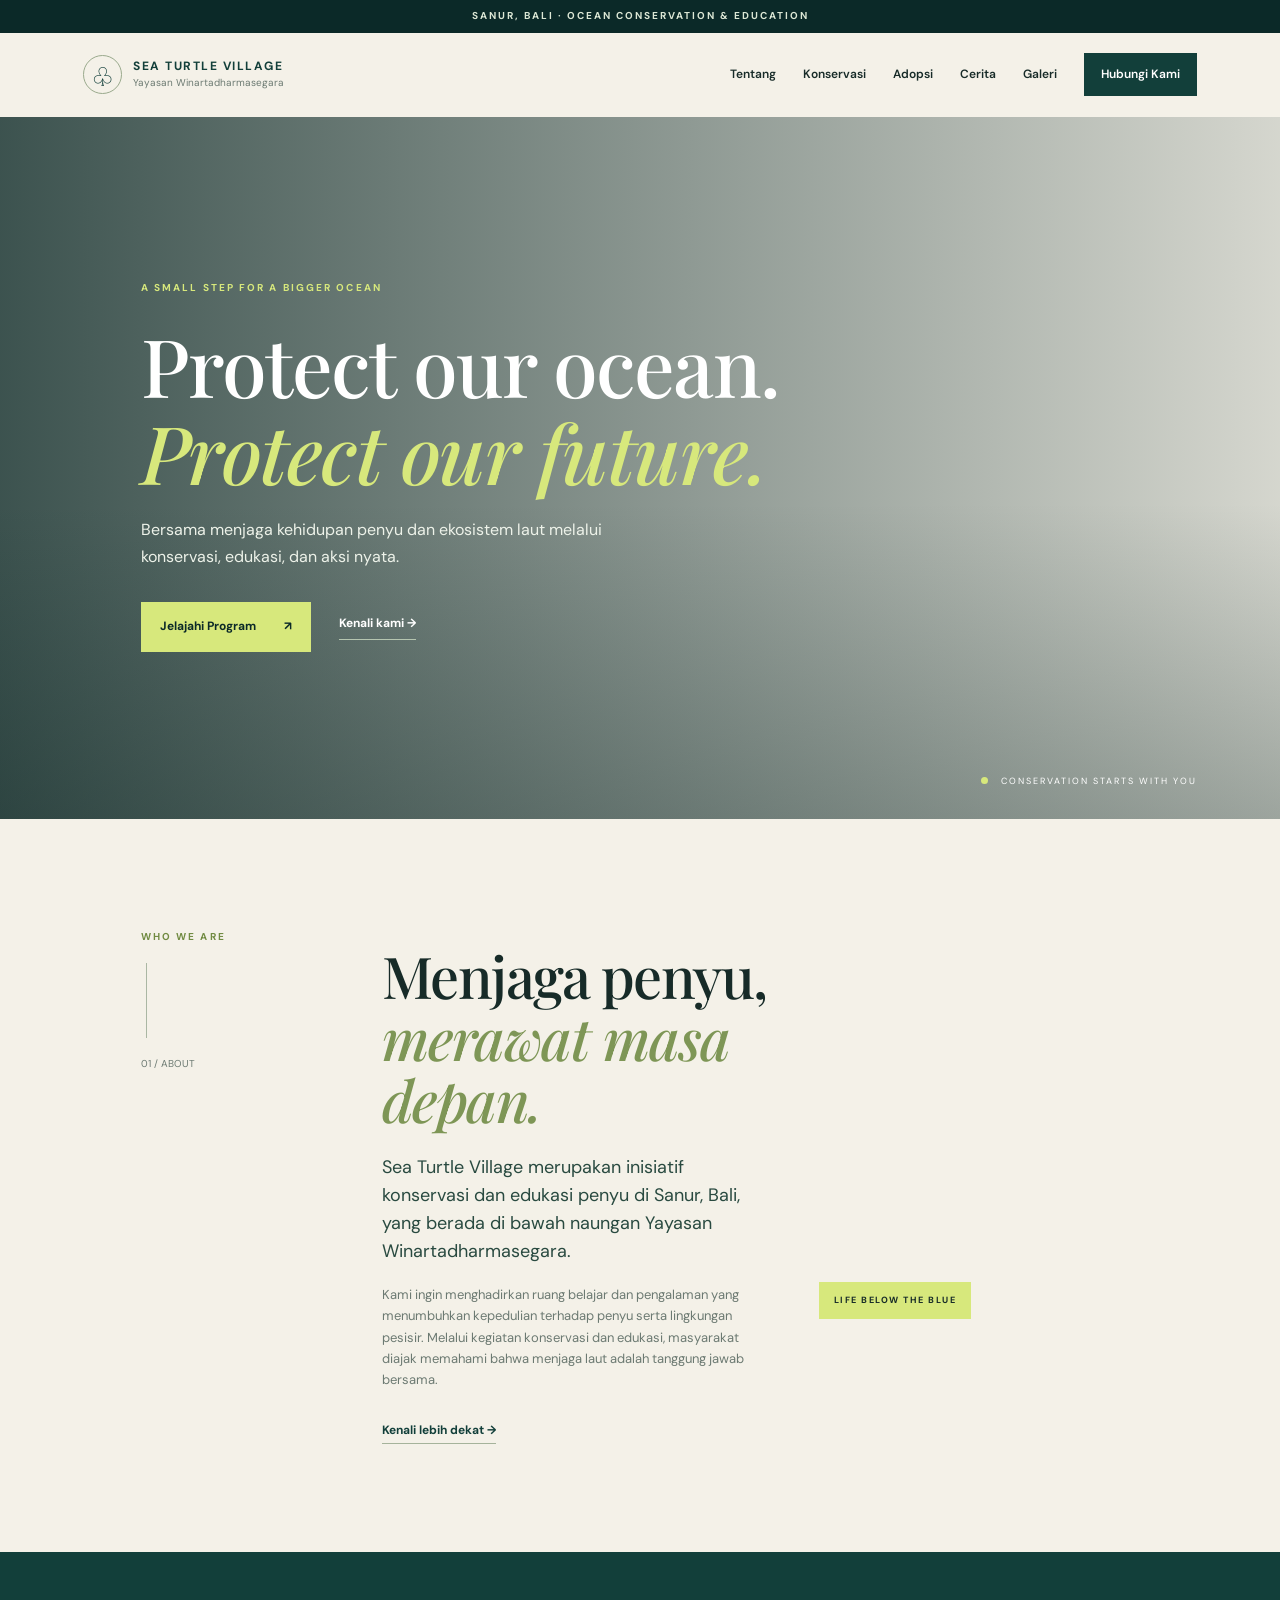
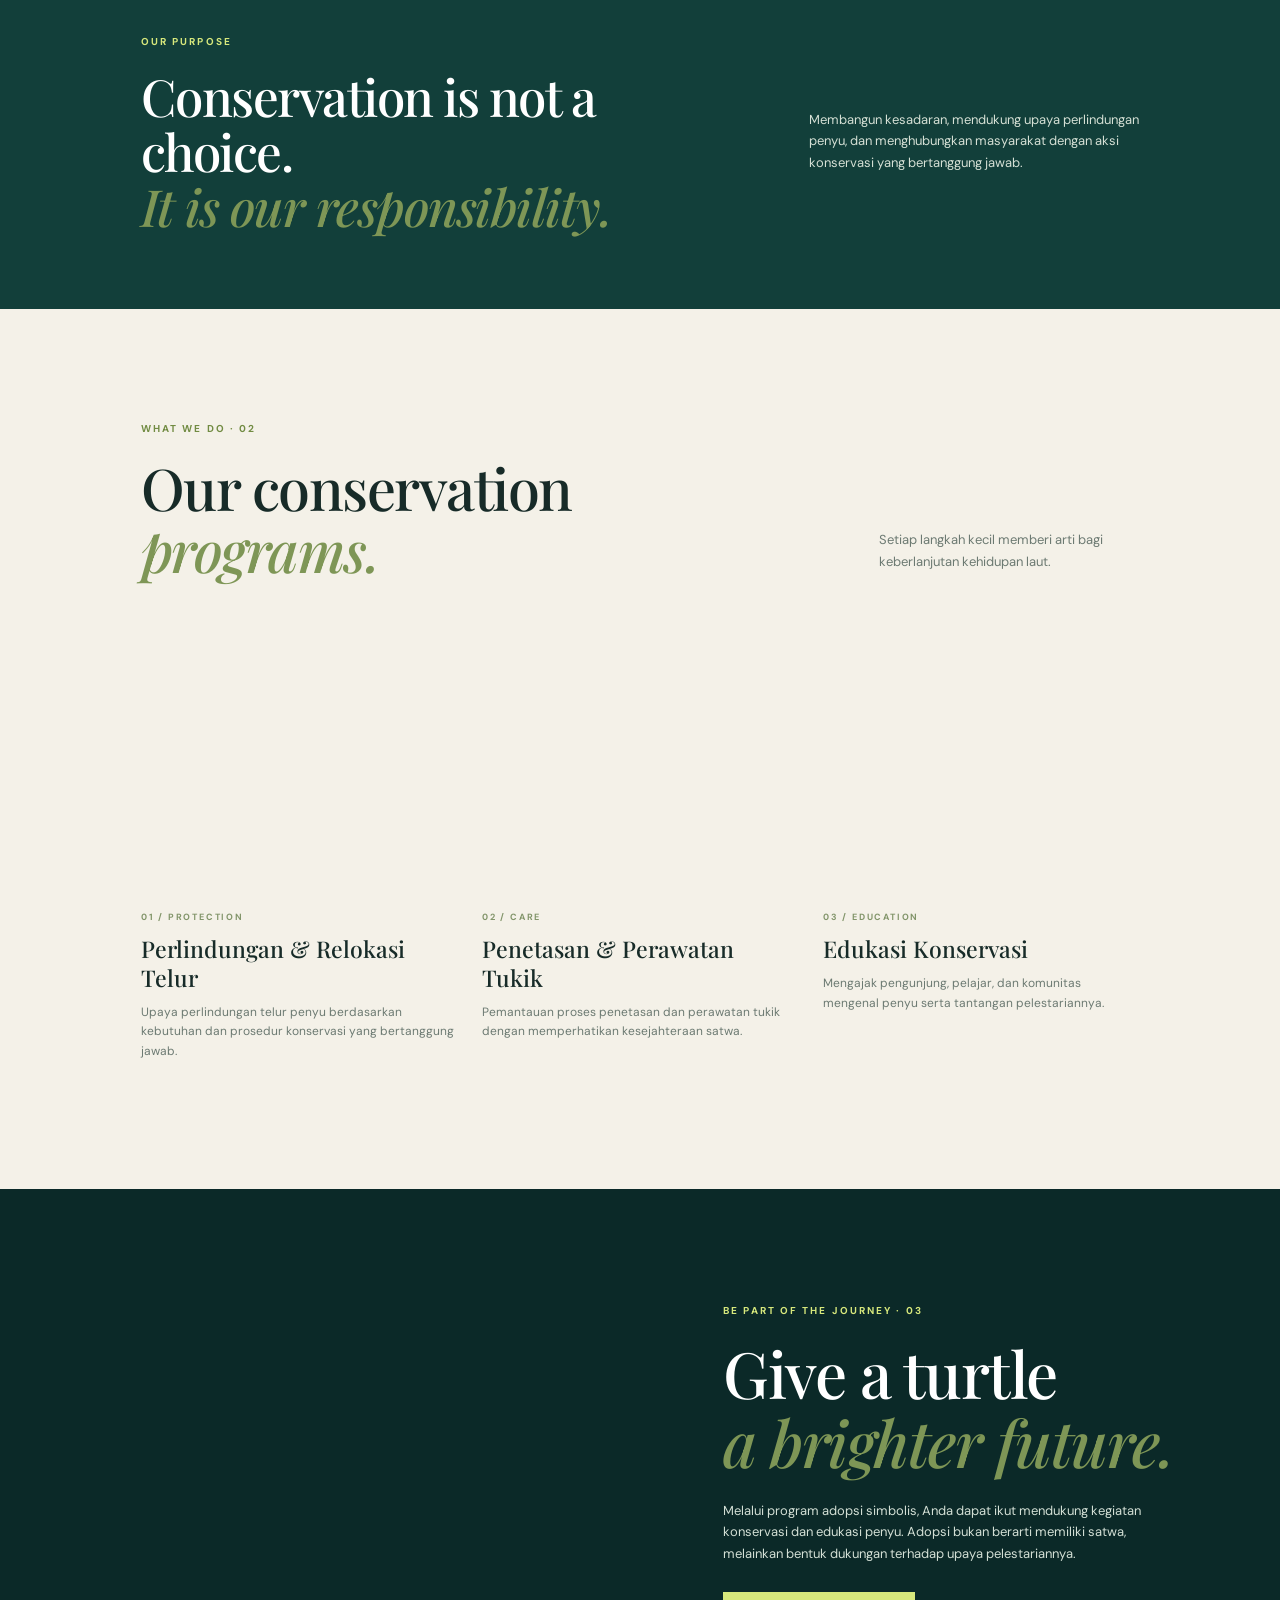
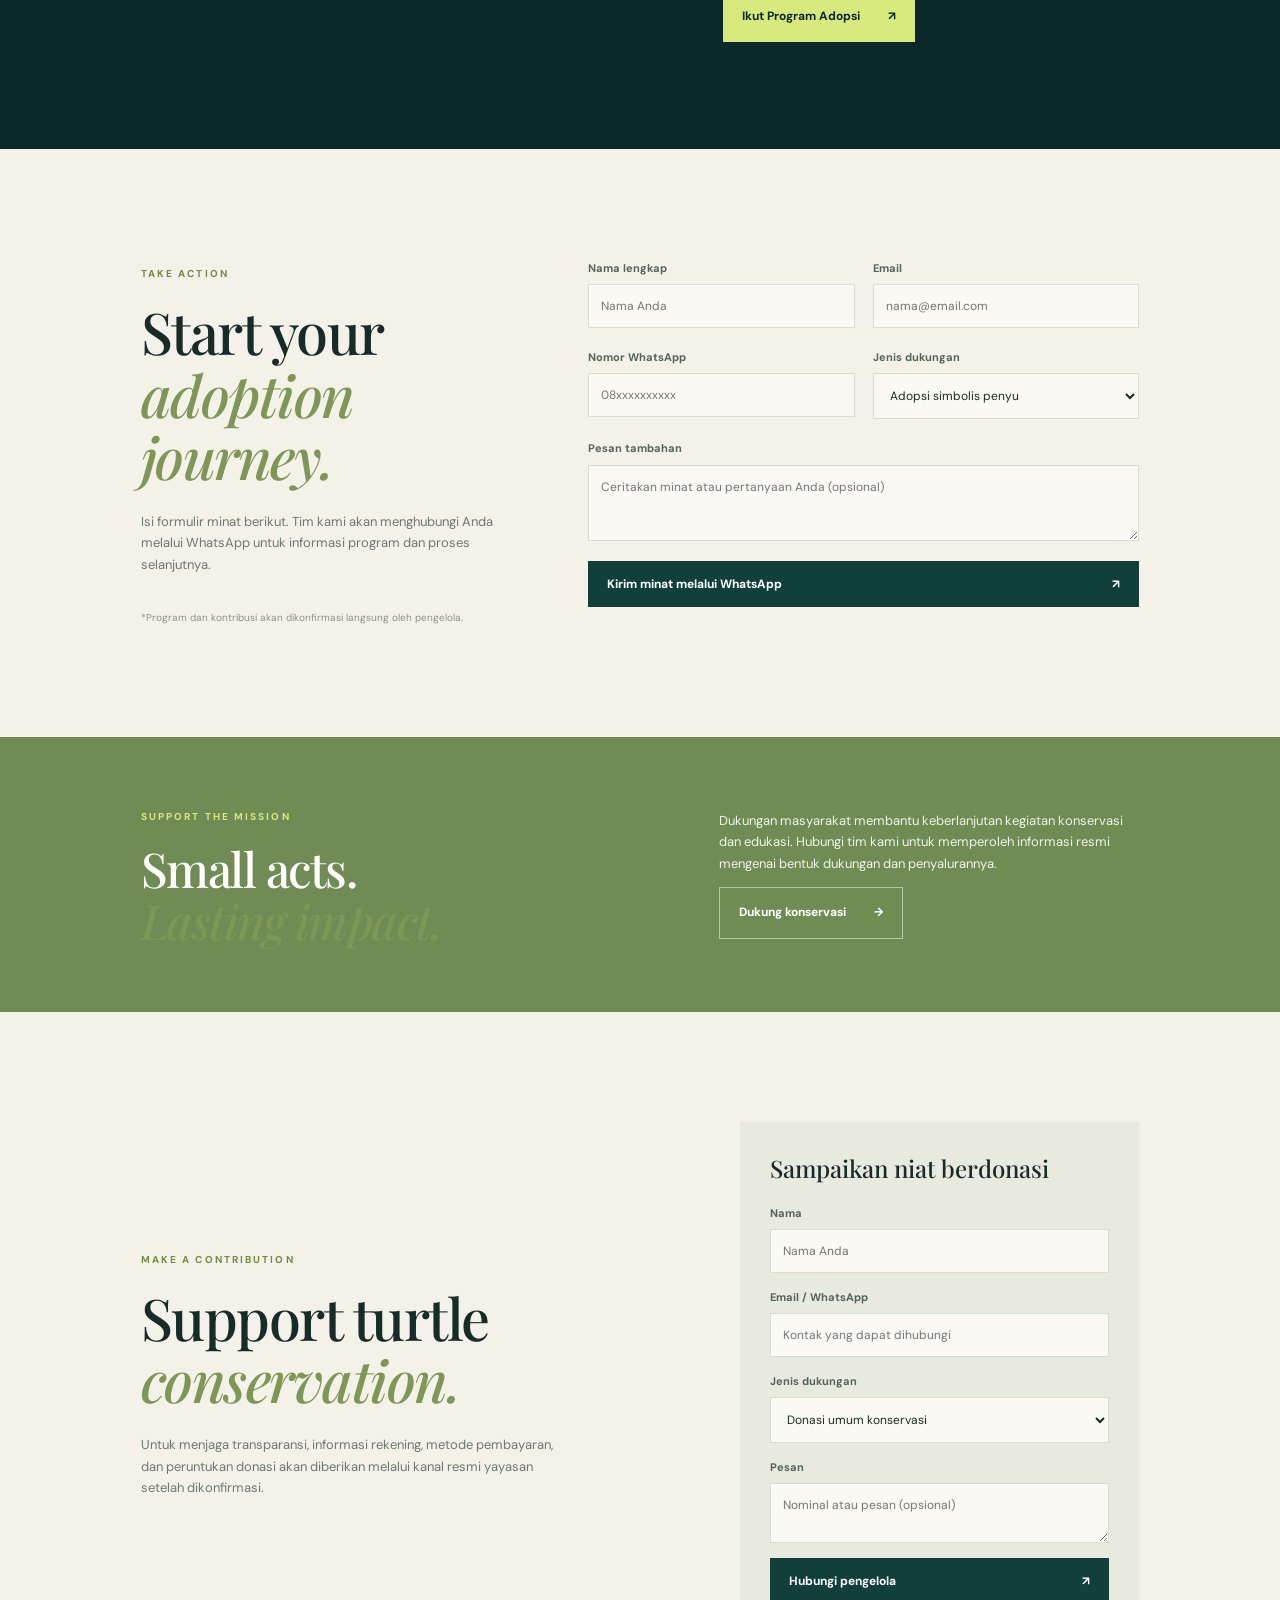
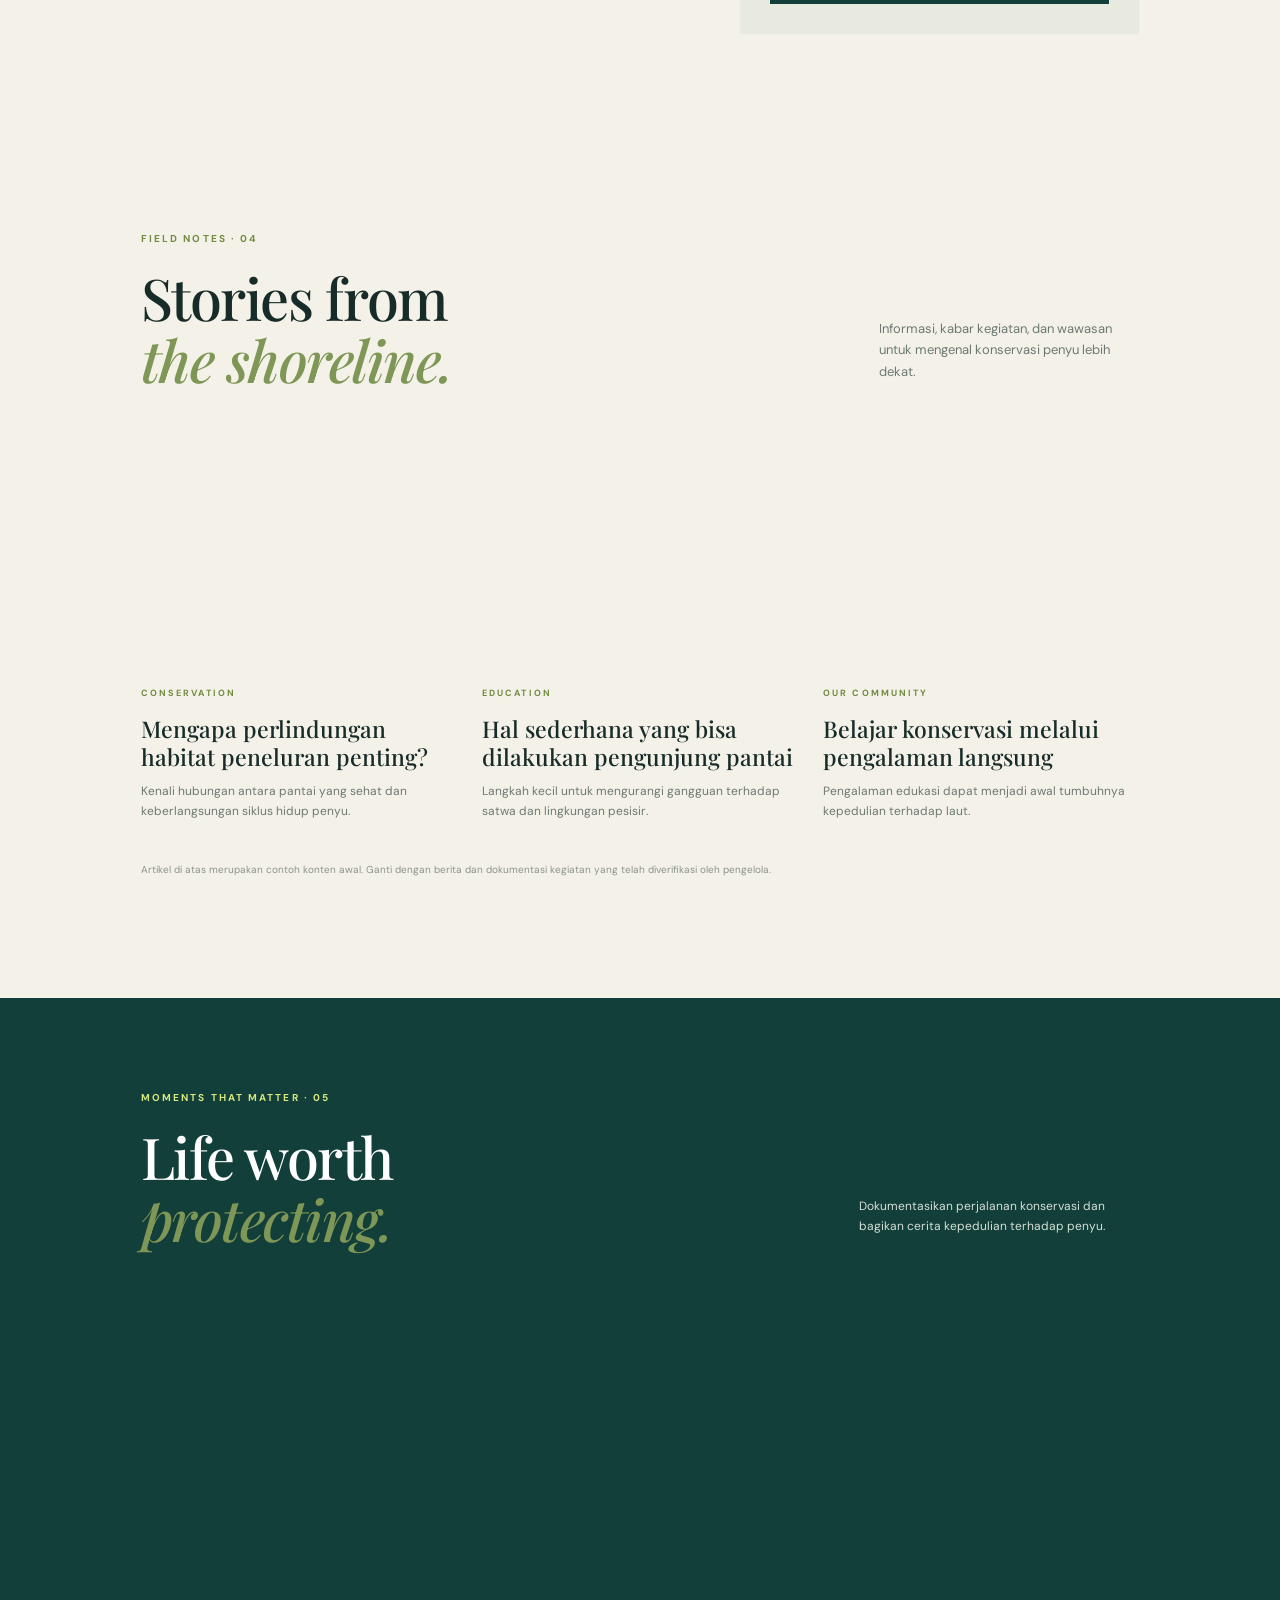
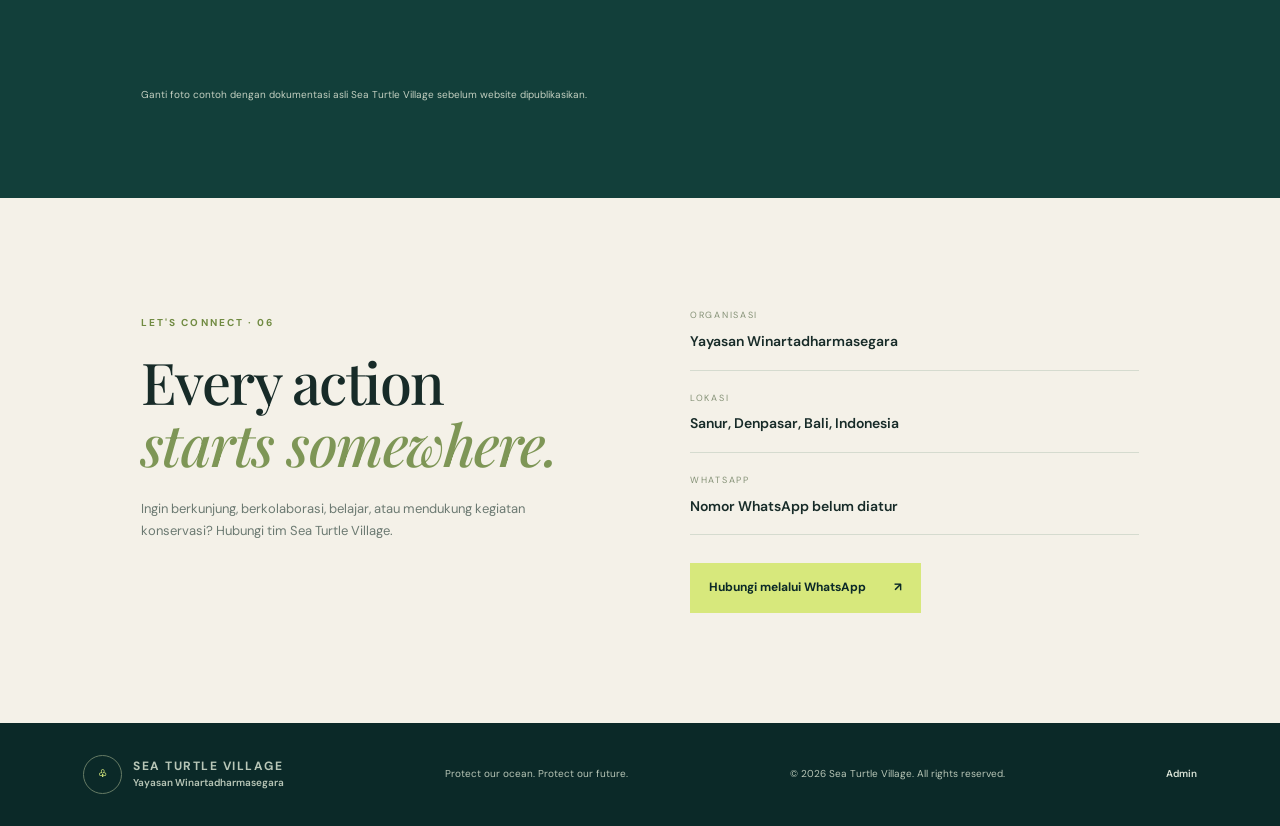
==== index.html @ 8994b338 "Add files via upload" ====
<!DOCTYPE html>
<html lang="id">
<head>
  <meta charset="UTF-8">
  <meta name="viewport" content="width=device-width, initial-scale=1.0">
  <meta name="description" content="Sea Turtle Village — program edukasi dan konservasi penyu di Sanur, Bali.">
  <meta name="theme-color" content="#123f3a">
  <title>Sea Turtle Village | Protect Our Ocean</title>
  <link rel="preconnect" href="https://fonts.googleapis.com">
  <link rel="preconnect" href="https://fonts.gstatic.com" crossorigin>
  <link href="https://fonts.googleapis.com/css2?family=DM+Sans:wght@400;500;600;700&family=Playfair+Display:wght@500;600;700&display=swap" rel="stylesheet">
  <link rel="stylesheet" href="styles.css">
</head>
<body>
  <div class="topline">SANUR, BALI · OCEAN CONSERVATION & EDUCATION</div>
  <header class="site-header">
    <a class="brand" href="#home" aria-label="Sea Turtle Village home">
      <span class="brand-mark">♧</span>
      <span><strong>SEA TURTLE VILLAGE</strong><small>Yayasan Winartadharmasegara</small></span>
    </a>
    <button class="menu-toggle" aria-label="Buka menu" aria-expanded="false">☰</button>
    <nav class="main-nav">
      <a href="#about">Tentang</a><a href="#programs">Konservasi</a><a href="#adoption">Adopsi</a>
      <a href="#stories">Cerita</a><a href="#gallery">Galeri</a><a href="#contact" class="nav-cta">Hubungi Kami</a>
    </nav>
  </header>

  <main>
    <section class="hero" id="home">
      <div class="hero-shade"></div>
      <div class="hero-content">
        <span class="eyebrow light">A SMALL STEP FOR A BIGGER OCEAN</span>
        <h1>Protect our ocean.<br><em>Protect our future.</em></h1>
        <p>Bersama menjaga kehidupan penyu dan ekosistem laut melalui konservasi, edukasi, dan aksi nyata.</p>
        <div class="hero-actions"><a class="btn btn-lime" href="#programs">Jelajahi Program <span>↗</span></a><a class="text-link light" href="#about">Kenali kami <span>→</span></a></div>
      </div>
      <div class="hero-note"><span class="dot"></span> CONSERVATION STARTS WITH YOU</div>
    </section>

    <section class="intro section" id="about">
      <div class="intro-label"><span class="eyebrow">WHO WE ARE</span><span class="vertical-line"></span><span class="muted">01 / ABOUT</span></div>
      <div class="intro-copy">
        <h2>Menjaga penyu,<br><em>merawat masa depan.</em></h2>
        <p class="lead">Sea Turtle Village merupakan inisiatif konservasi dan edukasi penyu di Sanur, Bali, yang berada di bawah naungan Yayasan Winartadharmasegara.</p>
        <p>Kami ingin menghadirkan ruang belajar dan pengalaman yang menumbuhkan kepedulian terhadap penyu serta lingkungan pesisir. Melalui kegiatan konservasi dan edukasi, masyarakat diajak memahami bahwa menjaga laut adalah tanggung jawab bersama.</p>
        <a class="text-link" href="#contact">Kenali lebih dekat <span>→</span></a>
      </div>
      <div class="intro-image"><div class="image-caption">LIFE BELOW THE BLUE</div></div>
    </section>

    <section class="mission-band">
      <div><span class="eyebrow light">OUR PURPOSE</span><h2>Conservation is not a choice.<br><em>It is our responsibility.</em></h2></div>
      <p>Membangun kesadaran, mendukung upaya perlindungan penyu, dan menghubungkan masyarakat dengan aksi konservasi yang bertanggung jawab.</p>
    </section>

    <section class="section programs" id="programs">
      <div class="section-heading"><div><span class="eyebrow">WHAT WE DO · 02</span><h2>Our conservation<br><em>programs.</em></h2></div><p>Setiap langkah kecil memberi arti bagi keberlanjutan kehidupan laut.</p></div>
      <div class="program-grid">
        <article class="program-card"><div class="program-img egg"></div><div class="program-number">01 / PROTECTION</div><h3>Perlindungan & Relokasi Telur</h3><p>Upaya perlindungan telur penyu berdasarkan kebutuhan dan prosedur konservasi yang bertanggung jawab.</p></article>
        <article class="program-card"><div class="program-img hatch"></div><div class="program-number">02 / CARE</div><h3>Penetasan & Perawatan Tukik</h3><p>Pemantauan proses penetasan dan perawatan tukik dengan memperhatikan kesejahteraan satwa.</p></article>
        <article class="program-card"><div class="program-img learn"></div><div class="program-number">03 / EDUCATION</div><h3>Edukasi Konservasi</h3><p>Mengajak pengunjung, pelajar, dan komunitas mengenal penyu serta tantangan pelestariannya.</p></article>
      </div>
    </section>

    <section class="adoption-section" id="adoption">
      <div class="adoption-photo"></div>
      <div class="adoption-copy"><span class="eyebrow light">BE PART OF THE JOURNEY · 03</span><h2>Give a turtle<br><em>a brighter future.</em></h2>
        <p>Melalui program adopsi simbolis, Anda dapat ikut mendukung kegiatan konservasi dan edukasi penyu. Adopsi bukan berarti memiliki satwa, melainkan bentuk dukungan terhadap upaya pelestariannya.</p>
        <a class="btn btn-lime" href="#adoption-form">Ikut Program Adopsi <span>↗</span></a>
      </div>
    </section>

    <section class="section form-section" id="adoption-form">
      <div class="form-intro"><span class="eyebrow">TAKE ACTION</span><h2>Start your<br><em>adoption journey.</em></h2><p>Isi formulir minat berikut. Tim kami akan menghubungi Anda melalui WhatsApp untuk informasi program dan proses selanjutnya.</p><div class="form-footnote">*Program dan kontribusi akan dikonfirmasi langsung oleh pengelola.</div></div>
      <form id="adoptionForm" class="clean-form">
        <label>Nama lengkap<input name="name" required placeholder="Nama Anda"></label>
        <label>Email<input name="email" type="email" required placeholder="nama@email.com"></label>
        <label>Nomor WhatsApp<input name="phone" required placeholder="08xxxxxxxxxx"></label>
        <label>Jenis dukungan<select name="support"><option>Adopsi simbolis penyu</option><option>Informasi program konservasi</option><option>Kunjungan / edukasi</option></select></label>
        <label class="full">Pesan tambahan<textarea name="message" rows="3" placeholder="Ceritakan minat atau pertanyaan Anda (opsional)"></textarea></label>
        <button class="btn btn-dark full" type="submit">Kirim minat melalui WhatsApp <span>↗</span></button>
        <p class="form-status full" aria-live="polite"></p>
      </form>
    </section>

    <section class="donation-strip">
      <div><span class="eyebrow light">SUPPORT THE MISSION</span><h2>Small acts.<br><em>Lasting impact.</em></h2></div>
      <div><p>Dukungan masyarakat membantu keberlanjutan kegiatan konservasi dan edukasi. Hubungi tim kami untuk memperoleh informasi resmi mengenai bentuk dukungan dan penyalurannya.</p><a class="btn btn-outline" href="#donation">Dukung konservasi <span>→</span></a></div>
    </section>
    <section class="section donation-section" id="donation">
      <div><span class="eyebrow">MAKE A CONTRIBUTION</span><h2>Support turtle<br><em>conservation.</em></h2><p>Untuk menjaga transparansi, informasi rekening, metode pembayaran, dan peruntukan donasi akan diberikan melalui kanal resmi yayasan setelah dikonfirmasi.</p></div>
      <form id="donationForm" class="donation-card">
        <h3>Sampaikan niat berdonasi</h3><label>Nama<input name="name" required placeholder="Nama Anda"></label>
        <label>Email / WhatsApp<input name="contact" required placeholder="Kontak yang dapat dihubungi"></label>
        <label>Jenis dukungan<select name="type"><option>Donasi umum konservasi</option><option>Dukungan edukasi</option><option>Dukungan perlindungan penyu</option><option>Lainnya</option></select></label>
        <label>Pesan<textarea name="message" rows="2" placeholder="Nominal atau pesan (opsional)"></textarea></label>
        <button class="btn btn-dark" type="submit">Hubungi pengelola <span>↗</span></button>
      </form>
    </section>

    <section class="stories section" id="stories">
      <div class="section-heading"><div><span class="eyebrow">FIELD NOTES · 04</span><h2>Stories from<br><em>the shoreline.</em></h2></div><p>Informasi, kabar kegiatan, dan wawasan untuk mengenal konservasi penyu lebih dekat.</p></div>
      <div class="story-grid">
        <article class="story-card"><div class="story-img story-one"></div><span class="eyebrow">CONSERVATION</span><h3>Mengapa perlindungan habitat peneluran penting?</h3><p>Kenali hubungan antara pantai yang sehat dan keberlangsungan siklus hidup penyu.</p></article>
        <article class="story-card"><div class="story-img story-two"></div><span class="eyebrow">EDUCATION</span><h3>Hal sederhana yang bisa dilakukan pengunjung pantai</h3><p>Langkah kecil untuk mengurangi gangguan terhadap satwa dan lingkungan pesisir.</p></article>
        <article class="story-card"><div class="story-img story-three"></div><span class="eyebrow">OUR COMMUNITY</span><h3>Belajar konservasi melalui pengalaman langsung</h3><p>Pengalaman edukasi dapat menjadi awal tumbuhnya kepedulian terhadap laut.</p></article>
      </div>
      <p class="editor-note">Artikel di atas merupakan contoh konten awal. Ganti dengan berita dan dokumentasi kegiatan yang telah diverifikasi oleh pengelola.</p>
    </section>

    <section class="gallery-section" id="gallery">
      <div class="gallery-head"><div><span class="eyebrow light">MOMENTS THAT MATTER · 05</span><h2>Life worth<br><em>protecting.</em></h2></div><p>Dokumentasikan perjalanan konservasi dan bagikan cerita kepedulian terhadap penyu.</p></div>
      <div class="gallery-grid"><div class="gallery-tile g1"></div><div class="gallery-tile g2"></div><div class="gallery-tile g3"></div><div class="gallery-tile g4"></div></div>
      <p class="gallery-placeholder">Ganti foto contoh dengan dokumentasi asli Sea Turtle Village sebelum website dipublikasikan.</p>
    </section>

    <section class="contact-section section" id="contact">
      <div><span class="eyebrow">LET'S CONNECT · 06</span><h2>Every action<br><em>starts somewhere.</em></h2><p>Ingin berkunjung, berkolaborasi, belajar, atau mendukung kegiatan konservasi? Hubungi tim Sea Turtle Village.</p></div>
      <div class="contact-details"><div><span class="contact-label">ORGANISASI</span><strong>Yayasan Winartadharmasegara</strong></div><div><span class="contact-label">LOKASI</span><strong>Sanur, Denpasar, Bali, Indonesia</strong></div><div><span class="contact-label">WHATSAPP</span><strong id="contactWhatsapp">Nomor WhatsApp belum diatur</strong></div><a class="btn btn-lime" id="contactButton" href="#contact">Hubungi melalui WhatsApp <span>↗</span></a></div>
    </section>
  </main>
  <footer class="footer"><a class="brand footer-brand" href="#home"><span class="brand-mark">♧</span><span><strong>SEA TURTLE VILLAGE</strong><small>Yayasan Winartadharmasegara</small></span></a><p>Protect our ocean. Protect our future.</p><span>© <span id="year"></span> Sea Turtle Village. All rights reserved.</span><a href="admin.html">Admin</a></footer>
  <script src="config.js"></script><script src="app.js"></script>
</body>
</html>
---- styles.css ----
:root{--forest:#123f3a;--deep:#0b2928;--sage:#dce7d5;--lime:#d7e87c;--sand:#f4f1e8;--ink:#172b28;--muted:#6c7a72;--white:#fff;--serif:"Playfair Display",Georgia,serif;--sans:"DM Sans",Arial,sans-serif}
*{box-sizing:border-box}html{scroll-behavior:smooth}body{margin:0;background:var(--sand);color:var(--ink);font-family:var(--sans);line-height:1.65}.topline{background:var(--deep);color:#dce7d5;text-align:center;padding:8px 16px;font-size:10px;letter-spacing:2px;font-weight:700}.site-header{height:84px;padding:0 6.5%;display:flex;align-items:center;justify-content:space-between;background:var(--sand);position:sticky;top:0;z-index:20}.brand{display:flex;gap:11px;align-items:center;text-decoration:none;color:var(--forest)}.brand-mark{width:39px;height:39px;border:1px solid #9aaa8d;border-radius:50%;display:grid;place-items:center;font-size:26px;color:var(--forest)}.brand strong{display:block;font-size:12px;letter-spacing:1.5px;line-height:1.5}.brand small{display:block;font-size:10px;color:var(--muted)}.main-nav{display:flex;gap:27px;align-items:center}.main-nav a,.footer a{font-size:12px;text-decoration:none;color:var(--ink);font-weight:600}.main-nav a:hover,.footer a:hover{color:#718b42}.main-nav .nav-cta{background:var(--forest);color:white;padding:12px 17px}.menu-toggle{display:none;border:0;background:none;font-size:25px;color:var(--forest)}
.hero{min-height:650px;height:min(78vh,790px);position:relative;background:linear-gradient(90deg,rgba(5,35,33,.77),rgba(5,35,33,.13)),url("https://images.unsplash.com/photo-1559827260-dc66d52bef19?auto=format&fit=crop&w=2000&q=85") center 48%/cover;display:flex;align-items:center;color:white}.hero-shade{position:absolute;inset:0;background:linear-gradient(0deg,rgba(5,30,28,.27),transparent 45%)}.hero-content{position:relative;margin-left:11%;max-width:670px;padding:65px 25px 75px 0}.eyebrow{font-size:10px;letter-spacing:2.1px;font-weight:700;color:#718b42}.eyebrow.light{color:var(--lime)}h1,h2,h3,p{margin-top:0}h1,h2{font-family:var(--serif);font-weight:500;line-height:1.08;letter-spacing:-1.5px}h1{font-size:clamp(48px,6.3vw,88px);margin:22px 0}h1 em,h2 em{font-weight:500;color:var(--lime)}.hero-content p{font-size:16px;max-width:480px;color:#edf2e9}.hero-actions{display:flex;gap:28px;align-items:center;margin-top:32px}.btn{border:0;display:inline-flex;align-items:center;justify-content:space-between;gap:28px;padding:15px 19px;text-decoration:none;font-family:var(--sans);font-size:12px;font-weight:700;cursor:pointer;transition:.2s}.btn:hover{transform:translateY(-2px)}.btn-lime{background:var(--lime);color:var(--deep)}.btn-dark{background:var(--forest);color:white}.btn-outline{border:1px solid #b7c8a5;color:white}.text-link{font-size:12px;color:var(--forest);font-weight:700;text-decoration:none;border-bottom:1px solid #a5b39b;padding-bottom:5px}.text-link.light{color:white;border-color:#b5c5b0}.hero-note{position:absolute;right:6.5%;bottom:30px;font-size:9px;letter-spacing:2px;color:white}.dot{display:inline-block;width:7px;height:7px;background:var(--lime);border-radius:50%;margin-right:9px}
.section{padding:110px 11%}.intro{display:grid;grid-template-columns:.55fr 1.1fr .9fr;gap:45px;align-items:start}.intro-label{display:flex;flex-direction:column;gap:18px}.vertical-line{height:75px;width:1px;background:#aab7a3;margin-left:5px}.muted{font-size:10px;color:var(--muted)}h2{font-size:clamp(38px,4.5vw,60px);margin:15px 0 24px}h2 em{color:#7e9656}.lead{font-size:18px;line-height:1.55;color:#294a40}.intro-copy>p:not(.lead){font-size:13px;color:var(--muted);margin-bottom:25px}.intro-image{height:390px;background:url("https://images.unsplash.com/photo-1551244072-5d12893278ab?auto=format&fit=crop&w=900&q=85") center/cover;position:relative}.image-caption{position:absolute;bottom:0;left:0;background:var(--lime);padding:11px 15px;font-size:9px;letter-spacing:1.5px;font-weight:700}
.mission-band{background:var(--forest);color:white;padding:75px 11%;display:flex;justify-content:space-between;align-items:center;gap:70px}.mission-band h2{font-size:clamp(34px,4vw,52px);margin-bottom:0}.mission-band p{max-width:330px;color:#d5e0d5;font-size:13px;margin:20px 0 0}.programs{padding-top:105px;padding-bottom:115px}.section-heading{display:flex;justify-content:space-between;align-items:end;margin-bottom:48px}.section-heading h2{margin-bottom:0}.section-heading>p{max-width:260px;color:var(--muted);font-size:13px;margin-bottom:8px}.program-grid,.story-grid{display:grid;grid-template-columns:repeat(3,1fr);gap:25px}.program-img{height:260px;background-size:cover;background-position:center;margin-bottom:22px}.program-img.egg{background-image:url("https://images.unsplash.com/photo-1568430462989-44163eb1752f?auto=format&fit=crop&w=800&q=80")}.program-img.hatch{background-image:url("https://images.unsplash.com/photo-1518467166778-b88f373ffec7?auto=format&fit=crop&w=800&q=80")}.program-img.learn{background-image:url("https://images.unsplash.com/photo-1544551763-46a013bb70d5?auto=format&fit=crop&w=800&q=80")}.program-number{font-size:9px;letter-spacing:1.8px;color:#82956a;font-weight:700}.program-card h3,.story-card h3{font-family:var(--serif);font-size:23px;font-weight:500;line-height:1.25;margin:10px 0}.program-card p,.story-card p{font-size:12px;color:var(--muted)}
.adoption-section{display:grid;grid-template-columns:1fr 1fr;background:var(--deep);color:white;min-height:560px}.adoption-photo{background:url("https://images.unsplash.com/photo-1570481662006-a3a1374699e8?auto=format&fit=crop&w=1100&q=85") center/cover;min-height:500px}.adoption-copy{padding:90px 13%;align-self:center}.adoption-copy h2{font-size:clamp(42px,5vw,65px)}.adoption-copy p{color:#d3dfd5;font-size:13px;margin:0 0 28px;max-width:450px}.form-section{display:grid;grid-template-columns:.8fr 1.2fr;gap:80px}.form-intro p{color:var(--muted);font-size:13px}.form-footnote{font-size:10px;color:#89948a;margin-top:35px}.clean-form{display:grid;grid-template-columns:1fr 1fr;gap:20px 18px}.clean-form label,.donation-card label{font-size:11px;font-weight:700;color:#53645a;display:flex;flex-direction:column;gap:7px}.clean-form input,.clean-form select,.clean-form textarea,.donation-card input,.donation-card select,.donation-card textarea{width:100%;padding:13px 12px;border:1px solid #d7ddd1;background:#faf9f4;font:12px var(--sans);color:var(--ink);border-radius:0}.full{grid-column:1/-1}.form-status{font-size:11px;color:#58734b;margin:0}
.donation-strip{background:#718b55;color:white;padding:65px 11%;display:flex;justify-content:space-between;gap:60px;align-items:center}.donation-strip h2{font-size:48px;margin-bottom:0}.donation-strip p{font-size:13px;max-width:420px;color:#f0f4e9}.donation-section{display:grid;grid-template-columns:1fr .8fr;gap:100px;align-items:center}.donation-section>div p{max-width:420px;color:var(--muted);font-size:13px}.donation-card{background:#e9eadf;padding:30px;display:grid;gap:15px}.donation-card h3{font:500 24px var(--serif);margin-bottom:5px}.stories{padding-top:80px}.story-img{height:220px;background-size:cover;background-position:center;margin-bottom:20px}.story-one{background-image:url("https://images.unsplash.com/photo-1507525428034-b723cf961d3e?auto=format&fit=crop&w=800&q=80")}.story-two{background-image:url("https://images.unsplash.com/photo-1473116763249-2faaef81ccda?auto=format&fit=crop&w=800&q=80")}.story-three{background-image:url("https://images.unsplash.com/photo-1518837695005-2083093ee35b?auto=format&fit=crop&w=800&q=80")}.story-card .eyebrow{font-size:9px}.editor-note,.gallery-placeholder{font-size:10px;color:#8b9488;margin-top:28px}
.gallery-section{background:var(--forest);color:white;padding:85px 11%}.gallery-head{display:flex;justify-content:space-between;align-items:end;margin-bottom:38px}.gallery-head h2{margin-bottom:0}.gallery-head p{font-size:12px;color:#d5e0d5;max-width:280px}.gallery-grid{display:grid;grid-template-columns:1.2fr .8fr .8fr;grid-template-rows:180px 180px;gap:12px}.gallery-tile{background-size:cover;background-position:center}.g1{grid-row:span 2;background-image:url("https://images.unsplash.com/photo-1559827260-dc66d52bef19?auto=format&fit=crop&w=900&q=80")}.g2{background-image:url("https://images.unsplash.com/photo-1544551763-46a013bb70d5?auto=format&fit=crop&w=700&q=80")}.g3{background-image:url("https://images.unsplash.com/photo-1500375592092-40eb2168fd21?auto=format&fit=crop&w=700&q=80")}.g4{background-image:url("https://images.unsplash.com/photo-1518837695005-2083093ee35b?auto=format&fit=crop&w=700&q=80")}.gallery-placeholder{color:#c4d0c1}
.contact-section{display:grid;grid-template-columns:1fr 1fr;gap:100px}.contact-section>div:first-child p{max-width:390px;color:var(--muted);font-size:13px}.contact-details{display:grid;gap:20px;align-content:center}.contact-details>div{border-bottom:1px solid #d5dbcf;padding-bottom:15px}.contact-label{display:block;font-size:9px;letter-spacing:1.7px;color:#849176;margin-bottom:5px}.contact-details strong{font-size:14px;font-weight:600}.contact-details .btn{justify-self:start;margin-top:8px}.footer{background:var(--deep);color:#d8e2d6;padding:32px 6.5%;display:flex;justify-content:space-between;align-items:center;gap:20px}.footer-brand{color:white}.footer-brand .brand-mark{color:var(--lime);border-color:#667b65}.footer-brand small{color:#b8c6b7}.footer p,.footer span{font-size:10px;color:#b8c6b7;margin:0}.footer a{color:#d8e2d6;font-size:10px}
.admin-wrap{max-width:900px;margin:60px auto;padding:0 20px}.admin-panel{background:white;padding:30px;border:1px solid #e1e4da}.admin-panel h1{font-size:42px;color:var(--forest)}.admin-panel p{color:var(--muted);font-size:13px}.admin-panel input,.admin-panel textarea{padding:12px;border:1px solid #d7ddd1;width:100%;margin:8px 0 15px}.admin-actions{display:flex;gap:12px;flex-wrap:wrap}.warning{background:#fff5d8;padding:14px;font-size:12px;color:#765b18;margin:20px 0}
@media(max-width:900px){.main-nav{gap:14px}.main-nav a{font-size:10px}.section{padding:80px 7%}.intro{grid-template-columns:.35fr 1fr}.intro-image{grid-column:2;height:280px}.mission-band,.donation-strip{padding-left:7%;padding-right:7%}.adoption-copy{padding:65px 9%}.form-section,.donation-section,.contact-section{gap:45px}.gallery-section{padding:75px 7%}}
@media(max-width:680px){.site-header{height:70px;padding:0 5%}.menu-toggle{display:block}.main-nav{display:none;position:absolute;top:70px;left:0;right:0;background:var(--sand);padding:20px 6%;flex-direction:column;align-items:stretch;box-shadow:0 12px 18px #0001}.main-nav.open{display:flex}.main-nav a{font-size:13px;padding:7px}.hero{min-height:610px;height:75vh;background-position:58% center}.hero-content{margin-left:7%;padding-right:7%}.hero-note{right:7%;font-size:8px}.hero-actions{gap:18px;flex-wrap:wrap}.intro{display:block}.intro-label{margin-bottom:35px}.intro-image{margin-top:35px;height:280px}.mission-band,.donation-strip{display:block;padding:60px 7%}.mission-band p{margin-top:25px}.section-heading,.gallery-head{display:block}.section-heading>p,.gallery-head p{margin-top:25px}.program-grid,.story-grid{grid-template-columns:1fr;gap:38px}.program-img{height:260px}.adoption-section{grid-template-columns:1fr}.adoption-photo{min-height:300px}.adoption-copy{padding:60px 7%}.form-section,.donation-section,.contact-section{grid-template-columns:1fr;gap:35px}.clean-form{grid-template-columns:1fr}.clean-form label{grid-column:1/-1}.gallery-grid{grid-template-columns:1fr 1fr;grid-template-rows:180px 150px}.g1{grid-row:span 2}.footer{flex-wrap:wrap;padding:28px 6%}.footer p{order:3;width:100%}.donation-card{padding:22px}}
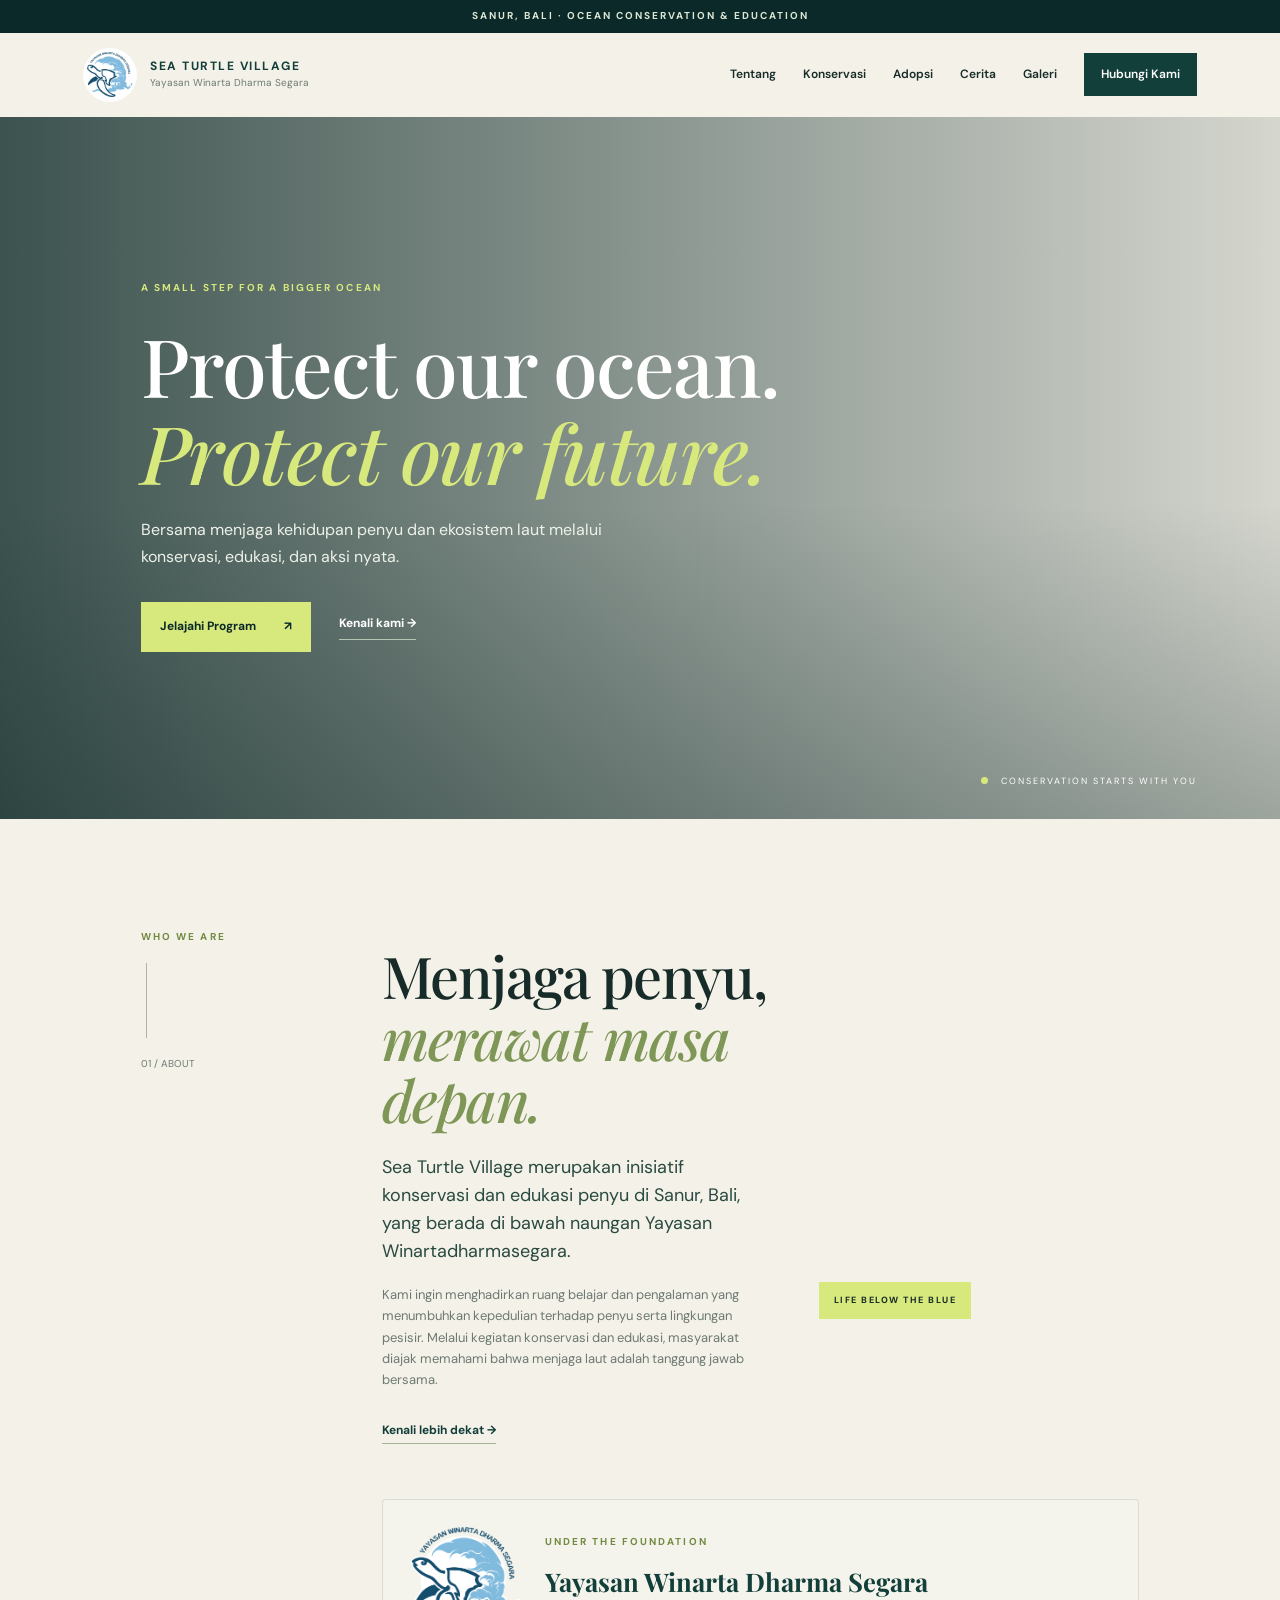
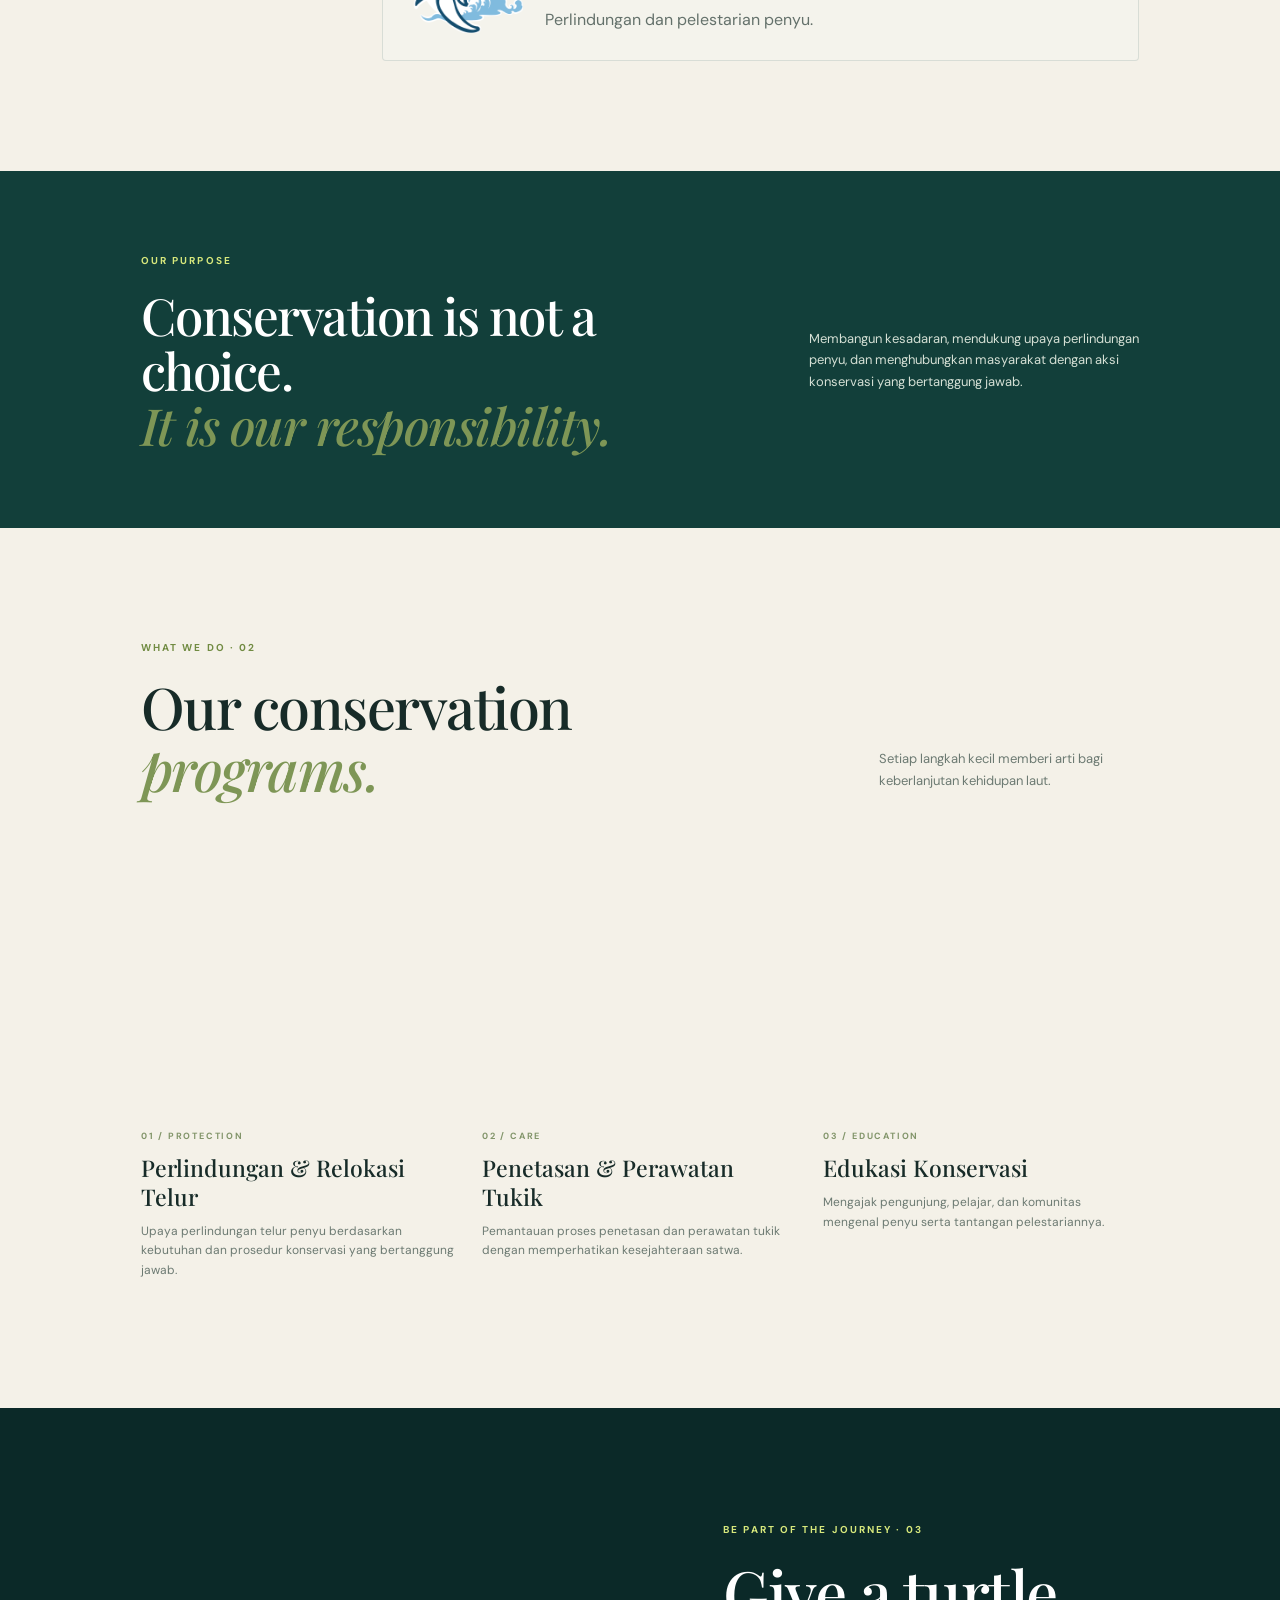
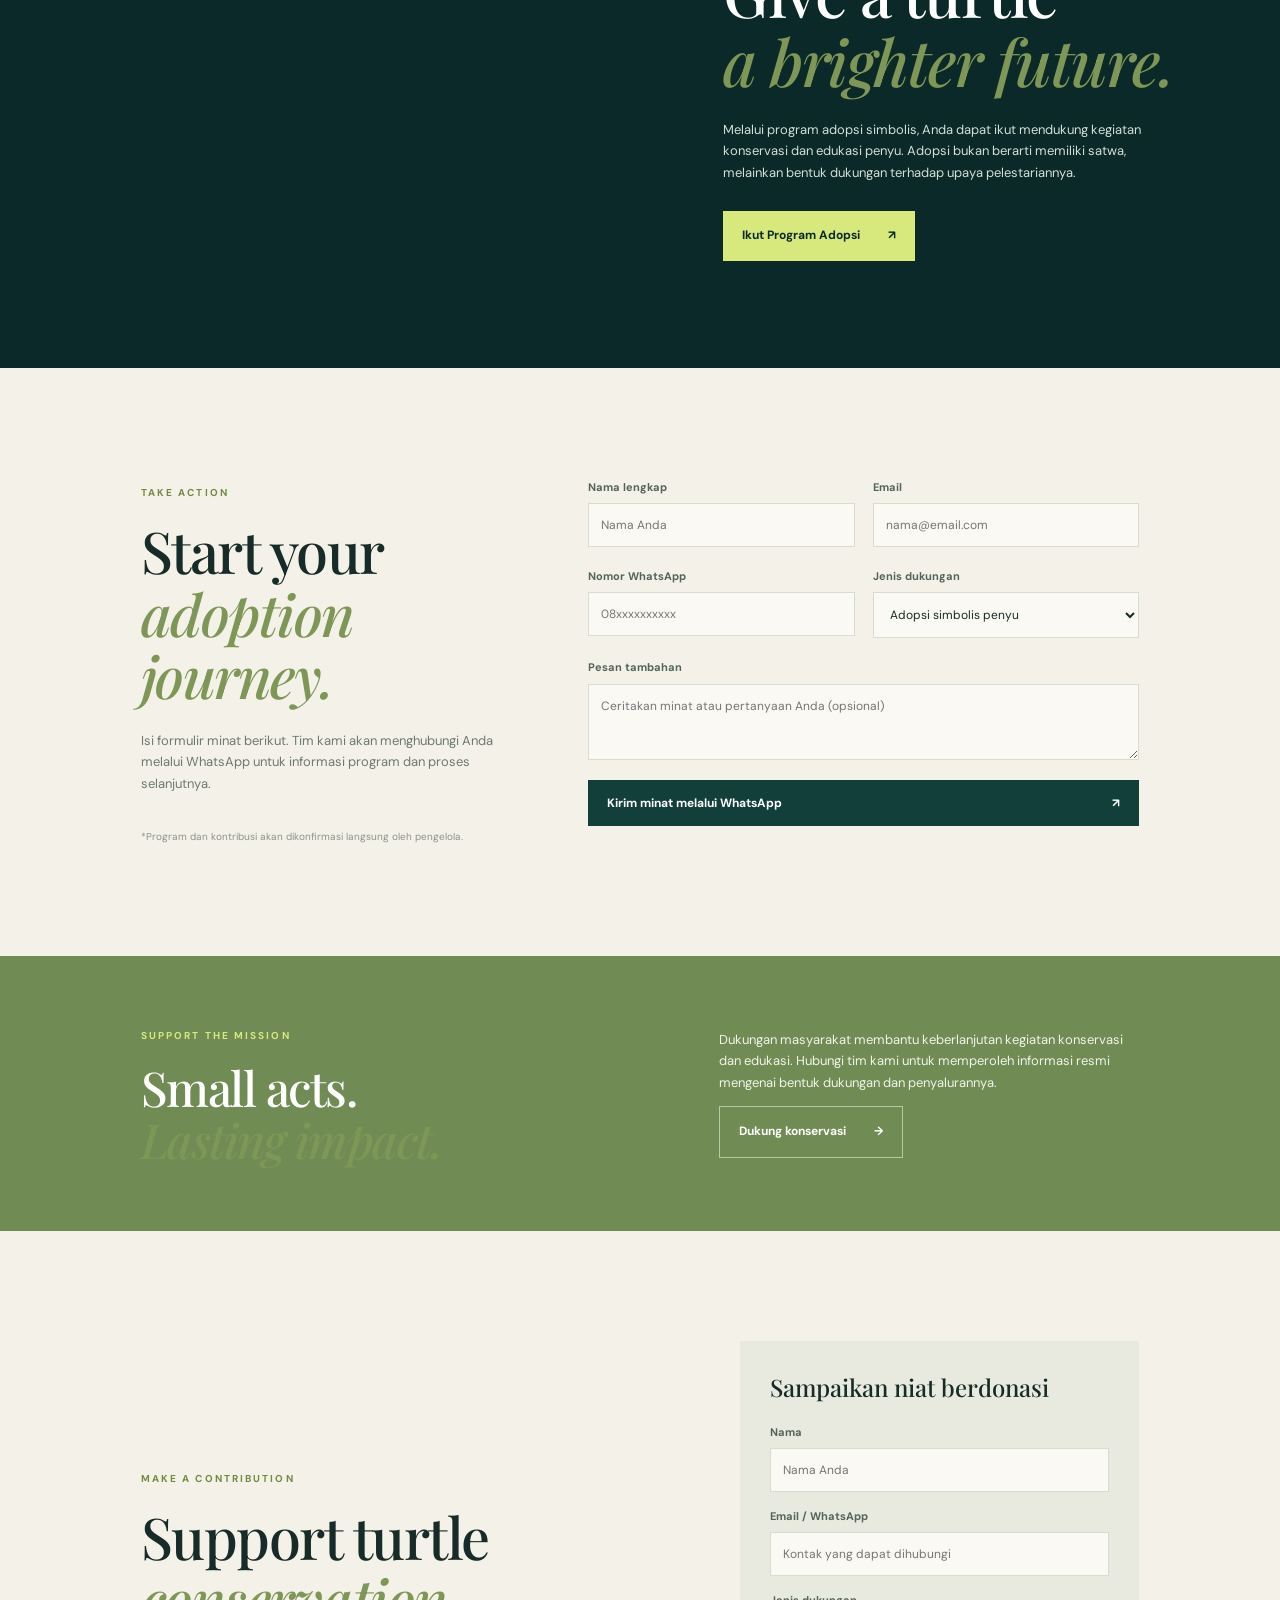
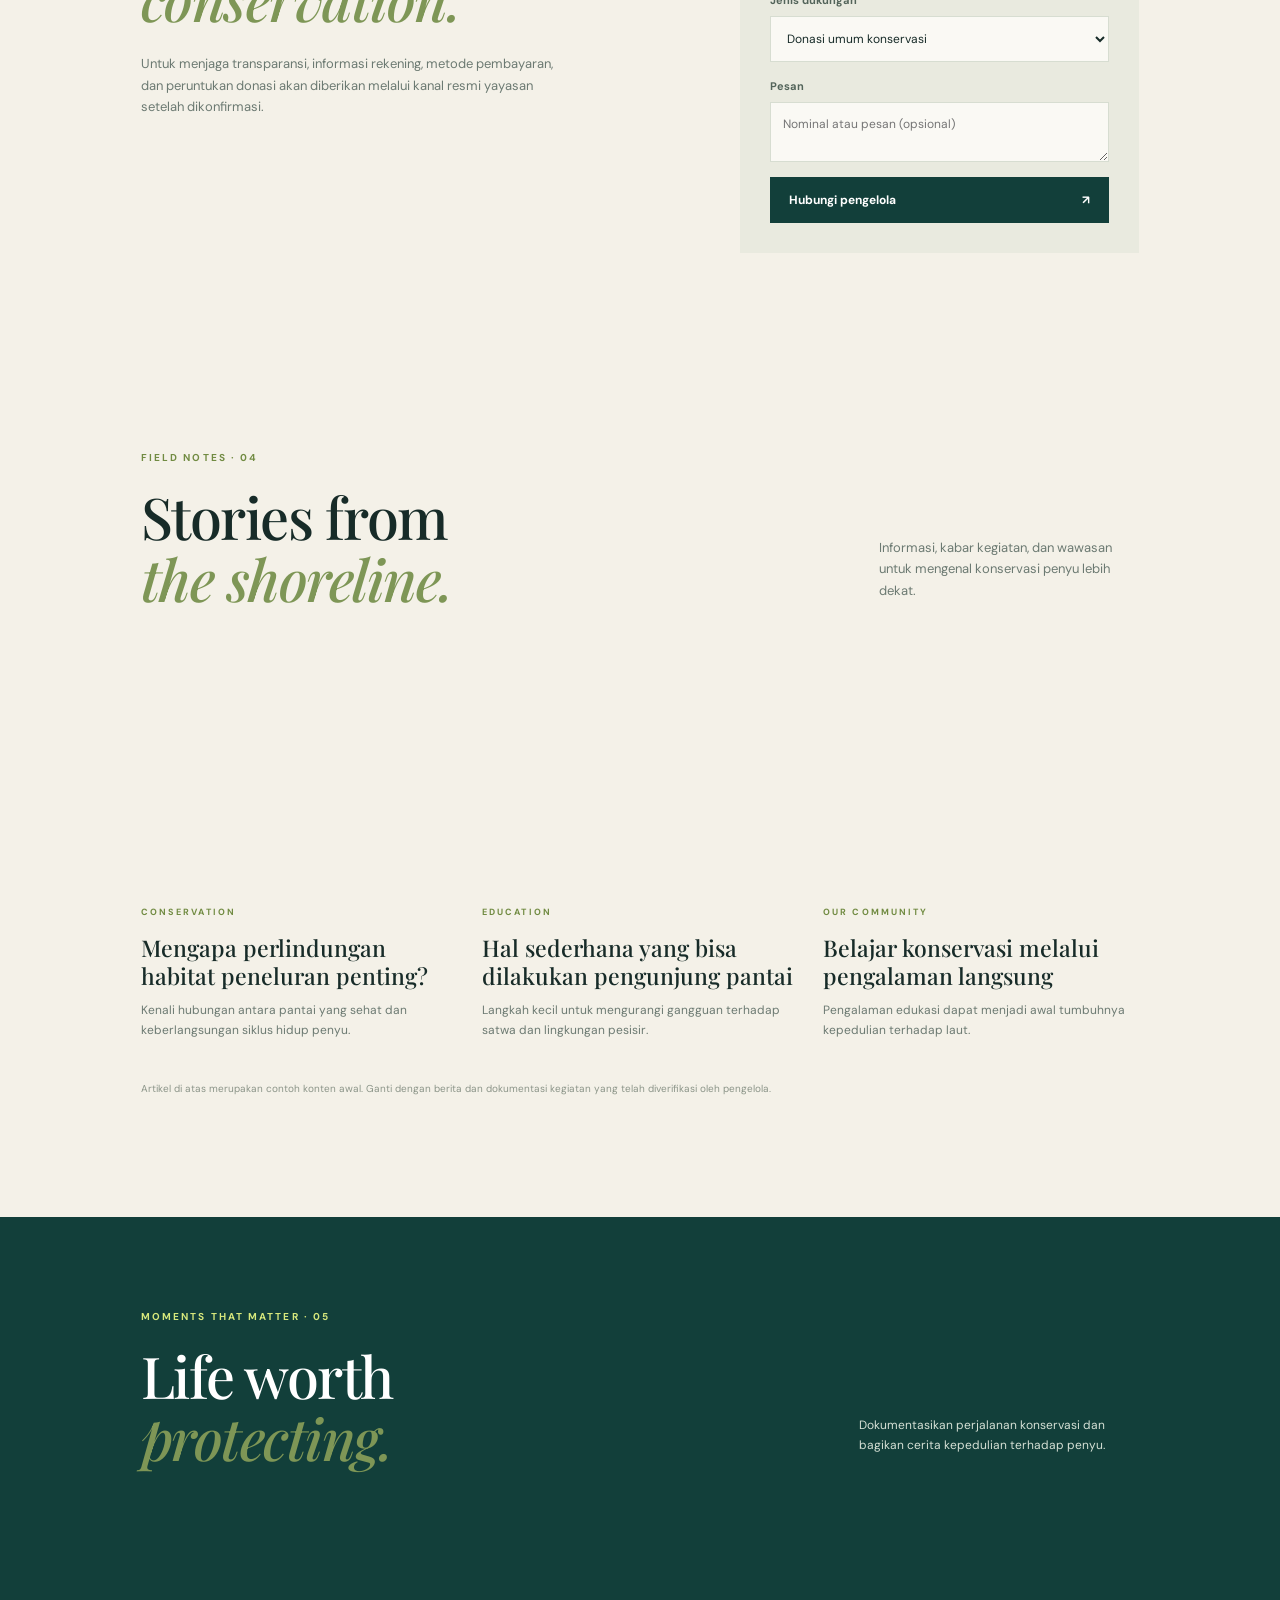
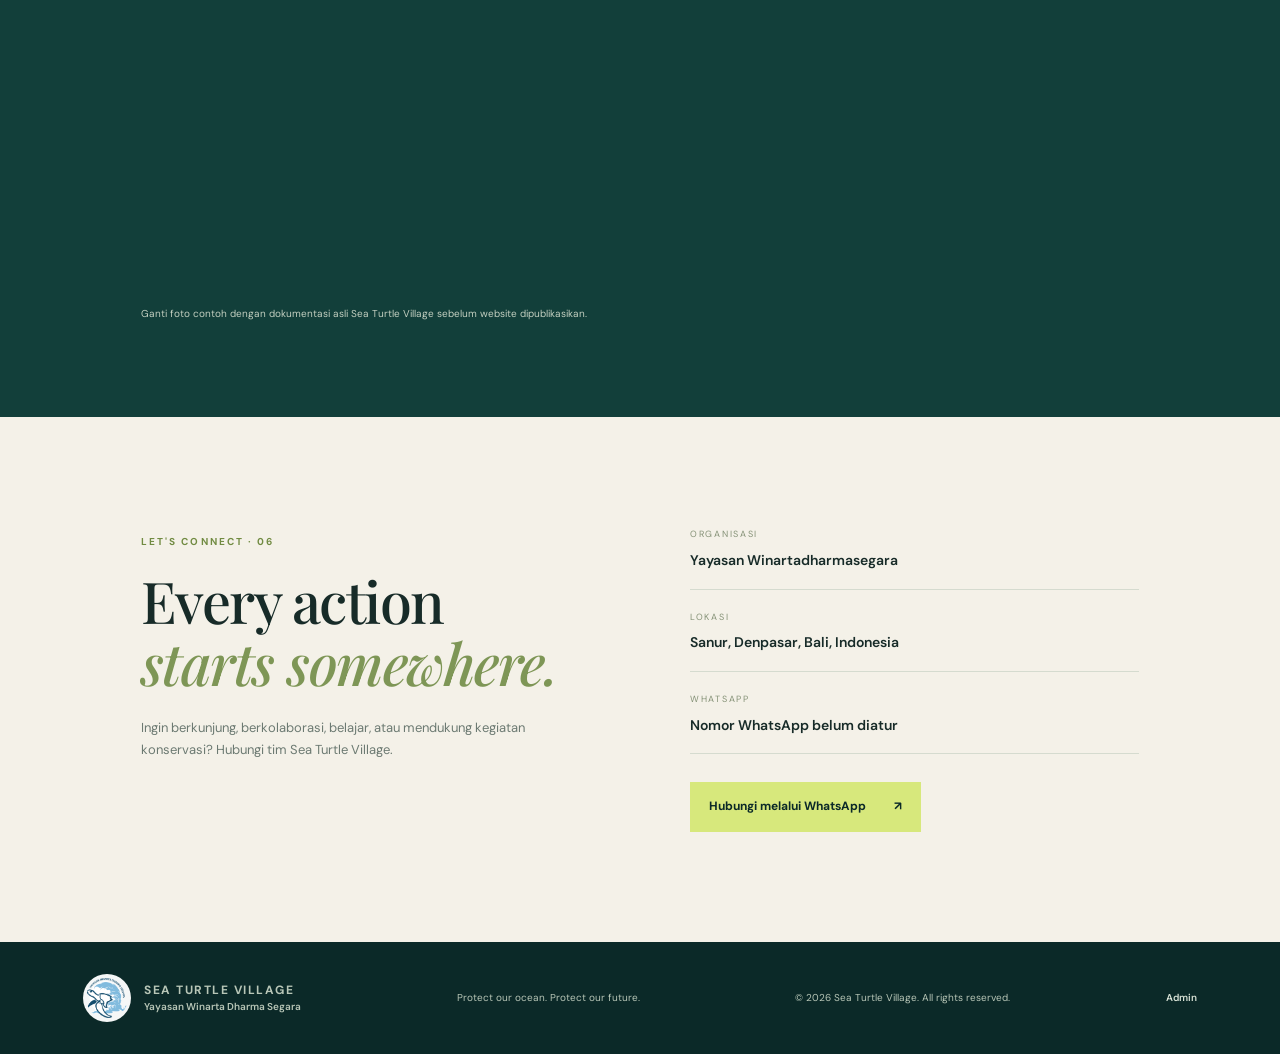
==== commit 1f33dffe: "Add files via upload" ====
--- a/index.html
+++ b/index.html
@@ -15,8 +15,8 @@
   <div class="topline">SANUR, BALI · OCEAN CONSERVATION & EDUCATION</div>
   <header class="site-header">
     <a class="brand" href="#home" aria-label="Sea Turtle Village home">
-      <span class="brand-mark">♧</span>
-      <span><strong>SEA TURTLE VILLAGE</strong><small>Yayasan Winartadharmasegara</small></span>
+      <img class="brand-logo" src="logo-yayasan.png" alt="Logo resmi Yayasan Winarta Dharma Segara">
+      <span><strong>SEA TURTLE VILLAGE</strong><small>Yayasan Winarta Dharma Segara</small></span>
     </a>
     <button class="menu-toggle" aria-label="Buka menu" aria-expanded="false">☰</button>
     <nav class="main-nav">
@@ -46,6 +46,10 @@
         <a class="text-link" href="#contact">Kenali lebih dekat <span>→</span></a>
       </div>
       <div class="intro-image"><div class="image-caption">LIFE BELOW THE BLUE</div></div>
+      <div class="foundation-profile">
+        <img src="logo-yayasan.png" alt="Logo resmi Yayasan Winarta Dharma Segara">
+        <div><span class="eyebrow">UNDER THE FOUNDATION</span><h3>Yayasan Winarta Dharma Segara</h3><p>Perlindungan dan pelestarian penyu.</p></div>
+      </div>
     </section>
 
     <section class="mission-band">
@@ -119,7 +123,7 @@
       <div class="contact-details"><div><span class="contact-label">ORGANISASI</span><strong>Yayasan Winartadharmasegara</strong></div><div><span class="contact-label">LOKASI</span><strong>Sanur, Denpasar, Bali, Indonesia</strong></div><div><span class="contact-label">WHATSAPP</span><strong id="contactWhatsapp">Nomor WhatsApp belum diatur</strong></div><a class="btn btn-lime" id="contactButton" href="#contact">Hubungi melalui WhatsApp <span>↗</span></a></div>
     </section>
   </main>
-  <footer class="footer"><a class="brand footer-brand" href="#home"><span class="brand-mark">♧</span><span><strong>SEA TURTLE VILLAGE</strong><small>Yayasan Winartadharmasegara</small></span></a><p>Protect our ocean. Protect our future.</p><span>© <span id="year"></span> Sea Turtle Village. All rights reserved.</span><a href="admin.html">Admin</a></footer>
+  <footer class="footer"><a class="brand footer-brand" href="#home"><img class="brand-logo footer-logo" src="logo-yayasan.png" alt="Logo resmi Yayasan Winarta Dharma Segara"><span><strong>SEA TURTLE VILLAGE</strong><small>Yayasan Winarta Dharma Segara</small></span></a><p>Protect our ocean. Protect our future.</p><span>© <span id="year"></span> Sea Turtle Village. All rights reserved.</span><a href="admin.html">Admin</a></footer>
   <script src="config.js"></script><script src="app.js"></script>
 </body>
 </html>
--- a/styles.css
+++ b/styles.css
@@ -10,3 +10,52 @@
 .admin-wrap{max-width:900px;margin:60px auto;padding:0 20px}.admin-panel{background:white;padding:30px;border:1px solid #e1e4da}.admin-panel h1{font-size:42px;color:var(--forest)}.admin-panel p{color:var(--muted);font-size:13px}.admin-panel input,.admin-panel textarea{padding:12px;border:1px solid #d7ddd1;width:100%;margin:8px 0 15px}.admin-actions{display:flex;gap:12px;flex-wrap:wrap}.warning{background:#fff5d8;padding:14px;font-size:12px;color:#765b18;margin:20px 0}
 @media(max-width:900px){.main-nav{gap:14px}.main-nav a{font-size:10px}.section{padding:80px 7%}.intro{grid-template-columns:.35fr 1fr}.intro-image{grid-column:2;height:280px}.mission-band,.donation-strip{padding-left:7%;padding-right:7%}.adoption-copy{padding:65px 9%}.form-section,.donation-section,.contact-section{gap:45px}.gallery-section{padding:75px 7%}}
 @media(max-width:680px){.site-header{height:70px;padding:0 5%}.menu-toggle{display:block}.main-nav{display:none;position:absolute;top:70px;left:0;right:0;background:var(--sand);padding:20px 6%;flex-direction:column;align-items:stretch;box-shadow:0 12px 18px #0001}.main-nav.open{display:flex}.main-nav a{font-size:13px;padding:7px}.hero{min-height:610px;height:75vh;background-position:58% center}.hero-content{margin-left:7%;padding-right:7%}.hero-note{right:7%;font-size:8px}.hero-actions{gap:18px;flex-wrap:wrap}.intro{display:block}.intro-label{margin-bottom:35px}.intro-image{margin-top:35px;height:280px}.mission-band,.donation-strip{display:block;padding:60px 7%}.mission-band p{margin-top:25px}.section-heading,.gallery-head{display:block}.section-heading>p,.gallery-head p{margin-top:25px}.program-grid,.story-grid{grid-template-columns:1fr;gap:38px}.program-img{height:260px}.adoption-section{grid-template-columns:1fr}.adoption-photo{min-height:300px}.adoption-copy{padding:60px 7%}.form-section,.donation-section,.contact-section{grid-template-columns:1fr;gap:35px}.clean-form{grid-template-columns:1fr}.clean-form label{grid-column:1/-1}.gallery-grid{grid-template-columns:1fr 1fr;grid-template-rows:180px 150px}.g1{grid-row:span 2}.footer{flex-wrap:wrap;padding:28px 6%}.footer p{order:3;width:100%}.donation-card{padding:22px}}
+
+
+/* Official foundation logo integration */
+.brand { gap: 13px; }
+.brand-logo {
+  display: block;
+  width: 54px;
+  height: 54px;
+  object-fit: contain;
+  flex: 0 0 auto;
+  border-radius: 50%;
+  background: rgba(255,255,255,.96);
+  padding: 3px;
+}
+.foundation-profile {
+  grid-column: 2 / 4;
+  display: flex;
+  align-items: center;
+  gap: 22px;
+  margin-top: 12px;
+  padding: 24px 28px;
+  border: 1px solid rgba(18,63,58,.12);
+  border-radius: 4px;
+  background: #f4f3ec;
+}
+.foundation-profile img {
+  width: 112px;
+  height: 112px;
+  object-fit: contain;
+  flex: 0 0 auto;
+}
+.foundation-profile h3 {
+  margin: 7px 0 5px;
+  font-family: 'Playfair Display', serif;
+  font-size: clamp(20px, 2vw, 27px);
+  color: #123f3a;
+}
+.foundation-profile p { margin: 0; color: #64716b; }
+.footer-logo { width: 48px; height: 48px; }
+@media (max-width: 760px) {
+  .brand-logo { width: 45px; height: 45px; }
+  .foundation-profile {
+    grid-column: 1 / -1;
+    gap: 15px;
+    padding: 18px;
+  }
+  .foundation-profile img { width: 82px; height: 82px; }
+  .footer-logo { width: 42px; height: 42px; }
+}
